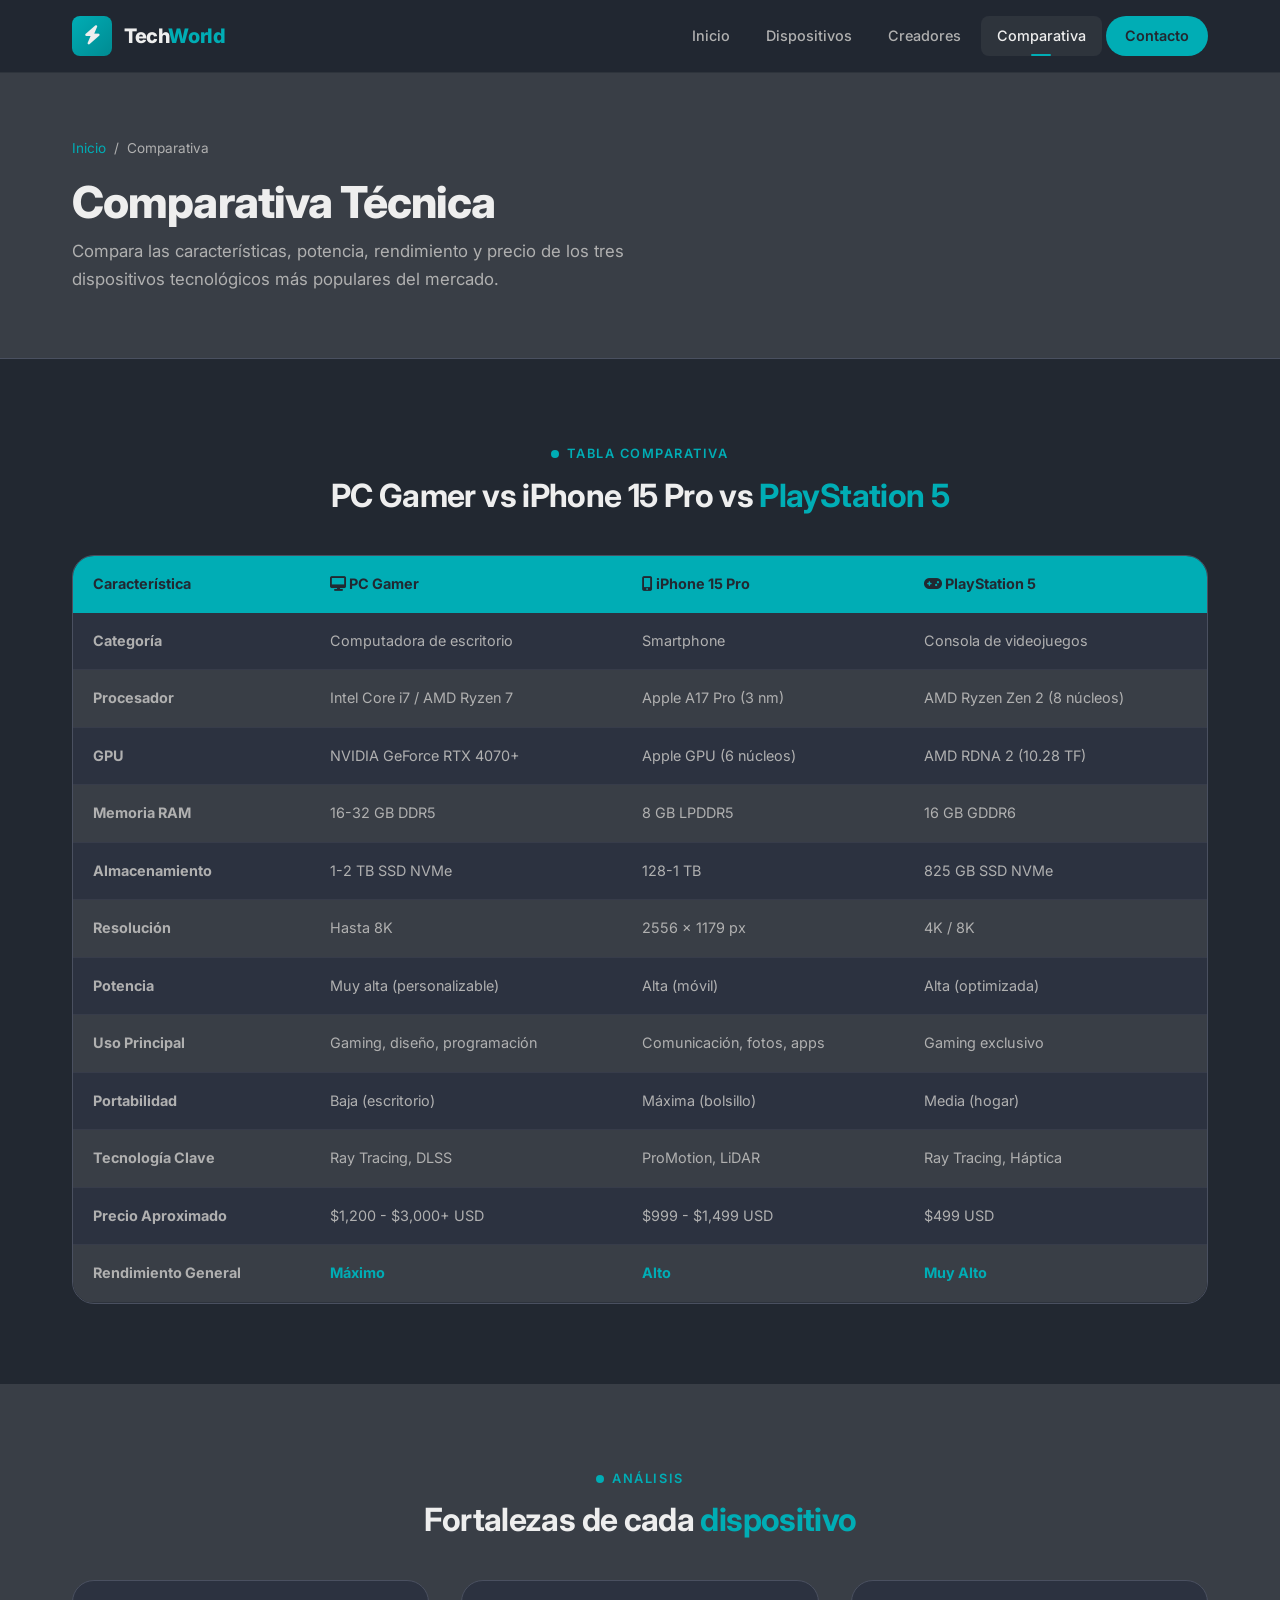
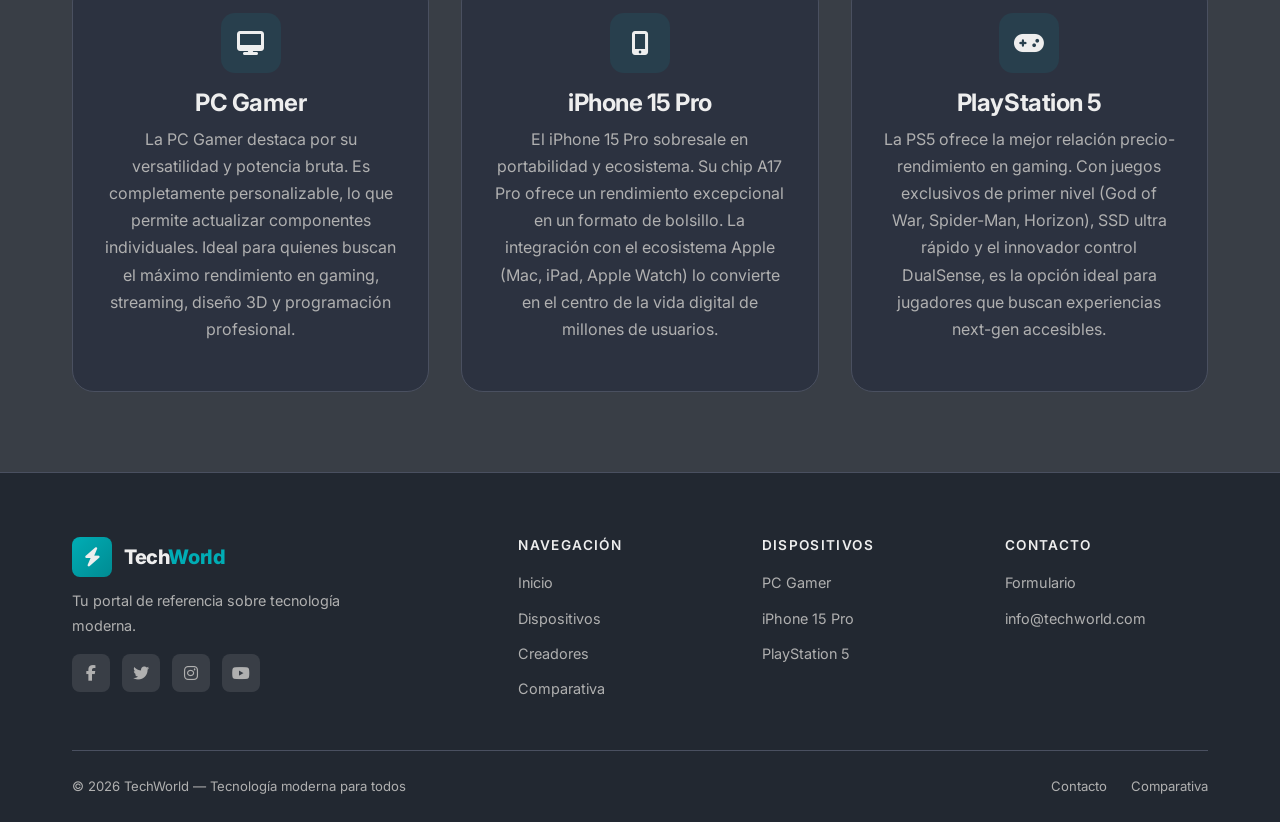
==== pages/caracteristicas.html @ ba3e6de5 "feat: create TechWorld technology website Complete transformation from municipal government site to " ====
<!DOCTYPE html>
<html lang="es">
<head>
  <meta charset="UTF-8">
  <meta name="viewport" content="width=device-width, initial-scale=1.0">
  <title>Comparativa Técnica — PC Gamer vs iPhone 15 Pro vs PlayStation 5 | TechWorld</title>
  <meta name="description" content="Comparación técnica detallada entre PC Gamer, iPhone 15 Pro y PlayStation 5: potencia, rendimiento, precio, tecnología y uso principal.">
  <meta name="keywords" content="comparativa técnica, PC Gamer vs PS5, iPhone 15 Pro especificaciones, hardware comparación, rendimiento dispositivos, tecnología moderna">
  <meta name="author" content="TechWorld">
  <meta name="robots" content="index, follow">
  <meta name="theme-color" content="#00ADB5">

  <meta property="og:title" content="Comparativa Técnica — TechWorld">
  <meta property="og:description" content="Compara PC Gamer, iPhone 15 Pro y PlayStation 5: potencia, rendimiento y precio.">
  <meta property="og:type" content="website">

  <link rel="preconnect" href="https://fonts.googleapis.com">
  <link rel="preconnect" href="https://fonts.gstatic.com" crossorigin>
  <link href="https://fonts.googleapis.com/css2?family=Inter:wght@300;400;500;600;700;800&display=swap" rel="stylesheet">
  <link rel="stylesheet" href="https://cdnjs.cloudflare.com/ajax/libs/font-awesome/6.5.1/css/all.min.css" crossorigin="anonymous" referrerpolicy="no-referrer">
  <link rel="stylesheet" href="../css/styles.css">
</head>
<body>

<!-- HEADER -->
<header class="header" role="navigation">
  <div class="container">
    <div class="header-inner">
      <a href="../index.html" class="logo" aria-label="TechWorld - Inicio">
        <div class="logo-icon"><i class="fas fa-bolt"></i></div>
        <div class="logo-text">Tech<span>World</span></div>
      </a>
      <nav class="nav-desktop" aria-label="Navegación principal">
        <a href="../index.html" class="nav-link">Inicio</a>
        <a href="dispositivos.html" class="nav-link">Dispositivos</a>
        <a href="creadores.html" class="nav-link">Creadores</a>
        <a href="caracteristicas.html" class="nav-link active">Comparativa</a>
        <a href="contacto.html" class="nav-link nav-cta">Contacto</a>
      </nav>
      <button class="hamburger" id="hamburger" aria-label="Abrir menú" aria-expanded="false">
        <span></span><span></span><span></span>
      </button>
    </div>
  </div>
</header>

<!-- MOBILE MENU -->
<div class="mobile-overlay" id="mobileOverlay"></div>
<nav class="mobile-menu" id="mobileMenu" aria-label="Menú móvil">
  <div class="mobile-menu-header">
    <a href="../index.html" class="logo">
      <div class="logo-icon"><i class="fas fa-bolt"></i></div>
      <div class="logo-text">Tech<span>World</span></div>
    </a>
    <button class="mobile-close" id="mobileClose" aria-label="Cerrar menú">&times;</button>
  </div>
  <div class="mobile-links">
    <a href="../index.html"><div class="m-ico"><i class="fas fa-home"></i></div>Inicio</a>
    <a href="dispositivos.html"><div class="m-ico"><i class="fas fa-laptop"></i></div>Dispositivos</a>
    <a href="creadores.html"><div class="m-ico"><i class="fas fa-building"></i></div>Creadores</a>
    <a href="caracteristicas.html" class="active"><div class="m-ico"><i class="fas fa-chart-bar"></i></div>Comparativa</a>
    <a href="contacto.html"><div class="m-ico"><i class="fas fa-envelope"></i></div>Contacto</a>
  </div>
</nav>

<main>
  <!-- PAGE HERO -->
  <section class="page-hero" aria-labelledby="page-title">
    <div class="container">
      <nav class="breadcrumb" aria-label="Ruta de navegación">
        <a href="../index.html">Inicio</a> <span>/</span> <span>Comparativa</span>
      </nav>
      <h1 id="page-title">Comparativa Técnica</h1>
      <p>Compara las características, potencia, rendimiento y precio de los tres dispositivos tecnológicos más populares del mercado.</p>
    </div>
  </section>

  <!-- COMPARISON TABLE -->
  <section class="section" aria-labelledby="table-title">
    <div class="container">
      <div class="section-header" style="text-align:center; margin-bottom:2.5rem">
        <div class="section-eyebrow" style="justify-content:center"><div class="section-eyebrow-dot"></div> Tabla Comparativa</div>
        <h2 id="table-title" class="section-title reveal">PC Gamer vs iPhone 15 Pro vs <span class="em">PlayStation 5</span></h2>
      </div>

      <div class="comparison-table-wrapper reveal">
        <table class="comparison-table" aria-label="Comparativa técnica de dispositivos">
          <thead>
            <tr>
              <th scope="col">Característica</th>
              <th scope="col"><i class="fas fa-desktop"></i> PC Gamer</th>
              <th scope="col"><i class="fas fa-mobile-alt"></i> iPhone 15 Pro</th>
              <th scope="col"><i class="fas fa-gamepad"></i> PlayStation 5</th>
            </tr>
          </thead>
          <tbody>
            <tr>
              <td><strong>Categoría</strong></td>
              <td>Computadora de escritorio</td>
              <td>Smartphone</td>
              <td>Consola de videojuegos</td>
            </tr>
            <tr>
              <td><strong>Procesador</strong></td>
              <td>Intel Core i7 / AMD Ryzen 7</td>
              <td>Apple A17 Pro (3 nm)</td>
              <td>AMD Ryzen Zen 2 (8 núcleos)</td>
            </tr>
            <tr>
              <td><strong>GPU</strong></td>
              <td>NVIDIA GeForce RTX 4070+</td>
              <td>Apple GPU (6 núcleos)</td>
              <td>AMD RDNA 2 (10.28 TF)</td>
            </tr>
            <tr>
              <td><strong>Memoria RAM</strong></td>
              <td>16-32 GB DDR5</td>
              <td>8 GB LPDDR5</td>
              <td>16 GB GDDR6</td>
            </tr>
            <tr>
              <td><strong>Almacenamiento</strong></td>
              <td>1-2 TB SSD NVMe</td>
              <td>128-1 TB</td>
              <td>825 GB SSD NVMe</td>
            </tr>
            <tr>
              <td><strong>Resolución</strong></td>
              <td>Hasta 8K</td>
              <td>2556 x 1179 px</td>
              <td>4K / 8K</td>
            </tr>
            <tr>
              <td><strong>Potencia</strong></td>
              <td>Muy alta (personalizable)</td>
              <td>Alta (móvil)</td>
              <td>Alta (optimizada)</td>
            </tr>
            <tr>
              <td><strong>Uso Principal</strong></td>
              <td>Gaming, diseño, programación</td>
              <td>Comunicación, fotos, apps</td>
              <td>Gaming exclusivo</td>
            </tr>
            <tr>
              <td><strong>Portabilidad</strong></td>
              <td>Baja (escritorio)</td>
              <td>Máxima (bolsillo)</td>
              <td>Media (hogar)</td>
            </tr>
            <tr>
              <td><strong>Tecnología Clave</strong></td>
              <td>Ray Tracing, DLSS</td>
              <td>ProMotion, LiDAR</td>
              <td>Ray Tracing, Háptica</td>
            </tr>
            <tr>
              <td><strong>Precio Aproximado</strong></td>
              <td>$1,200 - $3,000+ USD</td>
              <td>$999 - $1,499 USD</td>
              <td>$499 USD</td>
            </tr>
            <tr>
              <td><strong>Rendimiento General</strong></td>
              <td style="color:#00ADB5;font-weight:700">Máximo</td>
              <td style="color:#00ADB5;font-weight:700">Alto</td>
              <td style="color:#00ADB5;font-weight:700">Muy Alto</td>
            </tr>
          </tbody>
        </table>
      </div>
    </div>
  </section>

  <!-- ANALYSIS CARDS -->
  <section class="section section-alt" aria-labelledby="analysis-title">
    <div class="container">
      <div class="section-header" style="text-align:center; margin-bottom:2.5rem">
        <div class="section-eyebrow" style="justify-content:center"><div class="section-eyebrow-dot"></div> Análisis</div>
        <h2 id="analysis-title" class="section-title reveal">Fortalezas de cada <span class="em">dispositivo</span></h2>
      </div>

      <div class="devices-grid">
        <article class="creator-card reveal reveal-delay-1">
          <div class="creator-icon"><i class="fas fa-desktop"></i></div>
          <h3>PC Gamer</h3>
          <p>La PC Gamer destaca por su versatilidad y potencia bruta. Es completamente personalizable, lo que permite actualizar componentes individuales. Ideal para quienes buscan el máximo rendimiento en gaming, streaming, diseño 3D y programación profesional.</p>
        </article>
        <article class="creator-card reveal reveal-delay-2">
          <div class="creator-icon"><i class="fas fa-mobile-alt"></i></div>
          <h3>iPhone 15 Pro</h3>
          <p>El iPhone 15 Pro sobresale en portabilidad y ecosistema. Su chip A17 Pro ofrece un rendimiento excepcional en un formato de bolsillo. La integración con el ecosistema Apple (Mac, iPad, Apple Watch) lo convierte en el centro de la vida digital de millones de usuarios.</p>
        </article>
        <article class="creator-card reveal reveal-delay-3">
          <div class="creator-icon"><i class="fas fa-gamepad"></i></div>
          <h3>PlayStation 5</h3>
          <p>La PS5 ofrece la mejor relación precio-rendimiento en gaming. Con juegos exclusivos de primer nivel (God of War, Spider-Man, Horizon), SSD ultra rápido y el innovador control DualSense, es la opción ideal para jugadores que buscan experiencias next-gen accesibles.</p>
        </article>
      </div>
    </div>
  </section>
</main>

<!-- FOOTER -->
<footer class="footer" role="contentinfo">
  <div class="container">
    <div class="footer-grid">
      <div class="footer-brand">
        <a href="../index.html" class="logo">
          <div class="logo-icon"><i class="fas fa-bolt"></i></div>
          <div class="logo-text">Tech<span>World</span></div>
        </a>
        <p>Tu portal de referencia sobre tecnología moderna.</p>
        <div class="social-links">
          <a href="#" class="social-link" aria-label="Facebook"><i class="fab fa-facebook-f"></i></a>
          <a href="#" class="social-link" aria-label="Twitter"><i class="fab fa-twitter"></i></a>
          <a href="#" class="social-link" aria-label="Instagram"><i class="fab fa-instagram"></i></a>
          <a href="#" class="social-link" aria-label="YouTube"><i class="fab fa-youtube"></i></a>
        </div>
      </div>
      <div>
        <h5>Navegación</h5>
        <ul class="f-links">
          <li><a href="../index.html">Inicio</a></li>
          <li><a href="dispositivos.html">Dispositivos</a></li>
          <li><a href="creadores.html">Creadores</a></li>
          <li><a href="caracteristicas.html">Comparativa</a></li>
        </ul>
      </div>
      <div>
        <h5>Dispositivos</h5>
        <ul class="f-links">
          <li><a href="dispositivos.html">PC Gamer</a></li>
          <li><a href="dispositivos.html">iPhone 15 Pro</a></li>
          <li><a href="dispositivos.html">PlayStation 5</a></li>
        </ul>
      </div>
      <div>
        <h5>Contacto</h5>
        <ul class="f-links">
          <li><a href="contacto.html">Formulario</a></li>
          <li><a href="mailto:info@techworld.com">info@techworld.com</a></li>
        </ul>
      </div>
    </div>
  </div>
  <div class="container">
    <div class="footer-bottom">
      <span>&copy; <span class="currentYear"></span> TechWorld &mdash; Tecnología moderna para todos</span>
      <div class="footer-bottom-links">
        <a href="contacto.html">Contacto</a>
        <a href="caracteristicas.html">Comparativa</a>
      </div>
    </div>
  </div>
</footer>

<button class="scroll-top" id="scrollTop" aria-label="Volver arriba"><i class="fas fa-arrow-up"></i></button>
<script src="../js/main.js"></script>
</body>
</html>
---- css/styles.css ----
/* ═══════════════════════════════════════════════════════
   TECHWORLD - DESIGN SYSTEM
   Modern Technology Theme
   ═══════════════════════════════════════════════════════ */

:root {
  --bg-primary:   #222831;
  --bg-section:   #393E46;
  --accent:       #00ADB5;
  --text-primary: #EEEEEE;
  --text-muted:   #b0b0b0;
  --accent-dark:  #008b92;
  --accent-light: #33c4cc;
  --card-bg:      #2c3240;
  --border-color: #4a5060;

  --font-head: 'Inter', 'Segoe UI', sans-serif;
  --font-body: 'Inter', 'Segoe UI', sans-serif;

  --r-sm:   8px;
  --r-md:   14px;
  --r-lg:   22px;
  --r-xl:   32px;
  --r-full: 9999px;

  --sh-sm: 0 2px 12px rgba(0,0,0,.2);
  --sh-md: 0 6px 28px rgba(0,0,0,.25);
  --sh-lg: 0 16px 56px rgba(0,0,0,.3);

  --header-height: 72px;
  --container-width: 1200px;
  --transition: all .3s cubic-bezier(.4,0,.2,1);
}

/* ─── BASE RESET ─── */
*, *::before, *::after {
  box-sizing: border-box;
  margin: 0;
  padding: 0;
}

html {
  scroll-behavior: smooth;
  font-size: 16px;
}

body {
  font-family: var(--font-body);
  background: var(--bg-primary);
  color: var(--text-primary);
  overflow-x: hidden;
  -webkit-font-smoothing: antialiased;
  line-height: 1.7;
}

/* ─── TYPOGRAPHY ─── */
h1, h2, h3, h4, h5, h6 {
  font-family: var(--font-head);
  font-weight: 700;
  line-height: 1.2;
  letter-spacing: -0.02em;
  color: var(--text-primary);
}

h1 { font-size: 2.75rem; font-weight: 800; }
h2 { font-size: 2rem; font-weight: 700; }
h3 { font-size: 1.5rem; }
h4 { font-size: 1.25rem; }
h5 { font-size: 1rem; font-weight: 600; }

p {
  color: var(--text-muted);
  margin-bottom: 1rem;
}

a {
  color: var(--accent);
  text-decoration: none;
  transition: var(--transition);
}

a:hover {
  color: var(--accent-light);
}

a:focus-visible {
  outline: 2px solid var(--accent);
  outline-offset: 2px;
}

img {
  max-width: 100%;
  height: auto;
  display: block;
}

ul, ol { list-style: none; }

::selection {
  background: var(--accent);
  color: var(--bg-primary);
}

/* ─── UTILITIES ─── */
.container {
  max-width: var(--container-width);
  margin: 0 auto;
  padding: 0 2rem;
}

.sr-only {
  position: absolute;
  width: 1px;
  height: 1px;
  padding: 0;
  margin: -1px;
  overflow: hidden;
  clip: rect(0,0,0,0);
  white-space: nowrap;
  border: 0;
}

.section-eyebrow {
  display: inline-flex;
  align-items: center;
  gap: .5rem;
  font-size: .8rem;
  font-weight: 600;
  text-transform: uppercase;
  letter-spacing: .12em;
  color: var(--accent);
  margin-bottom: .75rem;
}

.section-eyebrow-dot {
  width: 8px;
  height: 8px;
  border-radius: 50%;
  background: var(--accent);
}

.section-title {
  margin-bottom: 1rem;
}

.section-sub {
  max-width: 600px;
  color: var(--text-muted);
  font-size: 1.05rem;
}

.em {
  color: var(--accent);
}

/* ─── BUTTONS ─── */
.btn {
  display: inline-flex;
  align-items: center;
  justify-content: center;
  gap: .5rem;
  padding: .8rem 1.8rem;
  font-family: var(--font-body);
  font-weight: 600;
  font-size: .9rem;
  border-radius: var(--r-full);
  cursor: pointer;
  transition: var(--transition);
  border: none;
  text-decoration: none;
}

.btn-primary {
  background: var(--accent);
  color: var(--bg-primary);
  box-shadow: 0 2px 14px rgba(0,173,181,.3);
}

.btn-primary:hover {
  background: var(--accent-light);
  color: var(--bg-primary);
  transform: translateY(-2px);
  box-shadow: 0 6px 24px rgba(0,173,181,.4);
}

.btn-outline {
  background: transparent;
  border: 2px solid var(--accent);
  color: var(--accent);
}

.btn-outline:hover {
  background: var(--accent);
  color: var(--bg-primary);
}

/* ─── TOP BAR ─── */
.topbar {
  background: rgba(34,40,49,.95);
  border-bottom: 1px solid rgba(255,255,255,.06);
  padding: .5rem 0;
  font-size: .75rem;
  font-weight: 500;
  color: var(--text-muted);
}

.topbar-inner {
  display: flex;
  justify-content: space-between;
  align-items: center;
  flex-wrap: wrap;
  gap: .75rem;
}

.topbar-left, .topbar-right {
  display: flex;
  gap: 1.5rem;
  align-items: center;
}

.topbar a {
  color: var(--text-muted);
  transition: color .2s;
}

.topbar a:hover {
  color: var(--accent);
}

.topbar-divider {
  width: 1px;
  height: 14px;
  background: rgba(255,255,255,.1);
}

/* ─── HEADER ─── */
.header {
  position: sticky;
  top: 0;
  width: 100%;
  z-index: 200;
  background: rgba(34,40,49,.96);
  backdrop-filter: blur(12px);
  -webkit-backdrop-filter: blur(12px);
  border-bottom: 1px solid rgba(255,255,255,.06);
  transition: var(--transition);
}

.header.is-scrolled {
  box-shadow: 0 4px 20px rgba(0,0,0,.3);
}

.header-inner {
  display: flex;
  align-items: center;
  justify-content: space-between;
  height: var(--header-height);
}

.logo {
  display: flex;
  align-items: center;
  gap: .75rem;
  color: var(--text-primary);
  text-decoration: none;
}

.logo:hover { color: var(--accent); }

.logo-icon {
  width: 40px;
  height: 40px;
  background: linear-gradient(135deg, var(--accent), var(--accent-dark));
  border-radius: var(--r-sm);
  display: flex;
  align-items: center;
  justify-content: center;
  font-size: 1.2rem;
}

.logo-text {
  font-size: 1.25rem;
  font-weight: 800;
  letter-spacing: -0.02em;
}

.logo-text span { color: var(--accent); }

/* ─── NAVIGATION ─── */
.nav-desktop {
  display: flex;
  align-items: center;
  gap: .25rem;
}

.nav-link {
  padding: .5rem 1rem;
  font-size: .9rem;
  font-weight: 500;
  color: var(--text-muted);
  border-radius: var(--r-sm);
  transition: var(--transition);
  position: relative;
}

.nav-link:hover,
.nav-link.active {
  color: var(--text-primary);
  background: rgba(255,255,255,.06);
}

.nav-link.active::after {
  content: '';
  position: absolute;
  bottom: 0;
  left: 50%;
  transform: translateX(-50%);
  width: 20px;
  height: 2px;
  background: var(--accent);
  border-radius: 2px;
}

.nav-cta {
  background: var(--accent);
  color: var(--bg-primary);
  font-weight: 600;
  padding: .5rem 1.2rem;
  border-radius: var(--r-full);
}

.nav-cta:hover {
  background: var(--accent-light);
  color: var(--bg-primary);
  transform: translateY(-1px);
}

/* ─── HAMBURGER ─── */
.hamburger {
  display: none;
  flex-direction: column;
  gap: 5px;
  background: none;
  border: none;
  cursor: pointer;
  padding: 8px;
}

.hamburger span {
  width: 24px;
  height: 2px;
  background: var(--text-primary);
  border-radius: 2px;
  transition: var(--transition);
}

/* ─── MOBILE MENU ─── */
.mobile-menu {
  position: fixed;
  top: 0;
  right: -100%;
  width: 300px;
  height: 100vh;
  background: var(--bg-primary);
  z-index: 300;
  transition: right .35s cubic-bezier(.4,0,.2,1);
  border-left: 1px solid var(--border-color);
  overflow-y: auto;
}

.mobile-menu.open { right: 0; }

.mobile-overlay {
  position: fixed;
  inset: 0;
  background: rgba(0,0,0,.6);
  z-index: 299;
  opacity: 0;
  pointer-events: none;
  transition: opacity .3s;
}

.mobile-overlay.open {
  opacity: 1;
  pointer-events: auto;
}

.mobile-menu-header {
  display: flex;
  align-items: center;
  justify-content: space-between;
  padding: 1.25rem 1.5rem;
  border-bottom: 1px solid var(--border-color);
}

.mobile-close {
  background: none;
  border: none;
  color: var(--text-primary);
  font-size: 1.5rem;
  cursor: pointer;
  padding: .25rem;
}

.mobile-links {
  padding: 1rem;
  display: flex;
  flex-direction: column;
  gap: .25rem;
}

.mobile-links a {
  display: flex;
  align-items: center;
  gap: .75rem;
  padding: .8rem 1rem;
  color: var(--text-muted);
  border-radius: var(--r-sm);
  font-weight: 500;
  transition: var(--transition);
}

.mobile-links a:hover,
.mobile-links a.active {
  background: rgba(0,173,181,.1);
  color: var(--accent);
}

.mobile-links .m-ico {
  width: 36px;
  height: 36px;
  display: flex;
  align-items: center;
  justify-content: center;
  border-radius: var(--r-sm);
  background: var(--bg-section);
  font-size: 1rem;
}

/* ─── HERO ─── */
.hero {
  position: relative;
  padding: 5rem 0 4rem;
  overflow: hidden;
  min-height: 80vh;
  display: flex;
  align-items: center;
}

.hero-bg {
  position: absolute;
  inset: 0;
  background: radial-gradient(ellipse at 70% 30%, rgba(0,173,181,.12) 0%, transparent 60%),
              radial-gradient(ellipse at 20% 80%, rgba(0,173,181,.06) 0%, transparent 50%);
  pointer-events: none;
}

.hero-grid-pattern {
  position: absolute;
  inset: 0;
  background-image:
    linear-gradient(rgba(255,255,255,.02) 1px, transparent 1px),
    linear-gradient(90deg, rgba(255,255,255,.02) 1px, transparent 1px);
  background-size: 60px 60px;
  pointer-events: none;
}

.hero-inner {
  display: grid;
  grid-template-columns: 1fr 1fr;
  gap: 3rem;
  align-items: center;
}

.hero-label {
  display: inline-flex;
  align-items: center;
  gap: .5rem;
  padding: .4rem 1rem .4rem .5rem;
  background: rgba(0,173,181,.12);
  border: 1px solid rgba(0,173,181,.25);
  border-radius: var(--r-full);
  font-size: .8rem;
  font-weight: 600;
  color: var(--accent);
  margin-bottom: 1.5rem;
}

.hero-label-dot {
  width: 8px;
  height: 8px;
  background: var(--accent);
  border-radius: 50%;
  animation: pulse-dot 2s infinite;
}

@keyframes pulse-dot {
  0%, 100% { opacity: 1; }
  50% { opacity: .4; }
}

.hero-heading {
  font-size: clamp(2.2rem, 5vw, 3.5rem);
  font-weight: 800;
  line-height: 1.1;
  margin-bottom: 1.25rem;
}

.hero-heading .highlight { color: var(--accent); }
.hero-heading .accent { color: var(--text-muted); font-weight: 400; font-size: .6em; }

.hero-desc {
  font-size: 1.1rem;
  color: var(--text-muted);
  max-width: 500px;
  margin-bottom: 2rem;
  line-height: 1.7;
}

.hero-btns {
  display: flex;
  gap: 1rem;
  flex-wrap: wrap;
  margin-bottom: 2.5rem;
}

.hero-stats-row {
  display: flex;
  gap: 2rem;
  flex-wrap: wrap;
}

.hstat {
  display: flex;
  flex-direction: column;
}

.hstat-num {
  font-size: 1.5rem;
  font-weight: 800;
  color: var(--accent);
}

.hstat-lbl {
  font-size: .75rem;
  color: var(--text-muted);
  text-transform: uppercase;
  letter-spacing: .08em;
}

/* Hero 3D canvas */
.hero-3d {
  position: relative;
  width: 100%;
  height: 400px;
  border-radius: var(--r-lg);
  overflow: hidden;
}

.hero-3d canvas {
  width: 100% !important;
  height: 100% !important;
  display: block;
}

/* ─── SECTIONS ─── */
.section {
  padding: 5rem 0;
}

.section-alt {
  background: var(--bg-section);
}

.section-header {
  text-align: center;
  margin-bottom: 3rem;
}

.section-header-row {
  display: flex;
  justify-content: space-between;
  align-items: flex-end;
  margin-bottom: 2.5rem;
  flex-wrap: wrap;
  gap: 1rem;
}

.see-all {
  font-weight: 600;
  font-size: .9rem;
  color: var(--accent);
}

/* ─── DEVICE CARDS ─── */
.devices-grid {
  display: grid;
  grid-template-columns: repeat(3, 1fr);
  gap: 2rem;
}

.device-card {
  background: var(--card-bg);
  border-radius: var(--r-lg);
  overflow: hidden;
  border: 1px solid var(--border-color);
  transition: var(--transition);
  text-decoration: none;
  color: var(--text-primary);
}

.device-card:hover {
  transform: translateY(-6px);
  box-shadow: var(--sh-lg);
  border-color: var(--accent);
}

.device-card-img {
  width: 100%;
  height: 220px;
  object-fit: cover;
  background: var(--bg-section);
}

.device-card-body {
  padding: 1.5rem;
}

.device-card-tag {
  display: inline-block;
  padding: .25rem .75rem;
  background: rgba(0,173,181,.12);
  color: var(--accent);
  font-size: .75rem;
  font-weight: 600;
  border-radius: var(--r-full);
  margin-bottom: .75rem;
  text-transform: uppercase;
  letter-spacing: .05em;
}

.device-card h3 {
  font-size: 1.25rem;
  margin-bottom: .5rem;
}

.device-card p {
  font-size: .9rem;
  color: var(--text-muted);
  margin-bottom: 1rem;
}

.device-card-specs {
  display: flex;
  flex-direction: column;
  gap: .4rem;
}

.spec-row {
  display: flex;
  justify-content: space-between;
  font-size: .82rem;
  padding: .35rem 0;
  border-bottom: 1px solid rgba(255,255,255,.05);
}

.spec-row:last-child { border-bottom: none; }
.spec-label { color: var(--text-muted); }
.spec-value { color: var(--accent); font-weight: 600; }

.device-card-link {
  display: inline-flex;
  align-items: center;
  gap: .4rem;
  margin-top: 1rem;
  font-weight: 600;
  font-size: .85rem;
  color: var(--accent);
}

/* ─── CREATORS SECTION ─── */
.creators-grid {
  display: grid;
  grid-template-columns: repeat(auto-fit, minmax(280px, 1fr));
  gap: 2rem;
}

.creator-card {
  background: var(--card-bg);
  border: 1px solid var(--border-color);
  border-radius: var(--r-lg);
  padding: 2rem;
  text-align: center;
  transition: var(--transition);
}

.creator-card:hover {
  transform: translateY(-4px);
  box-shadow: var(--sh-md);
  border-color: var(--accent);
}

.creator-icon {
  width: 60px;
  height: 60px;
  margin: 0 auto 1rem;
  border-radius: var(--r-md);
  background: rgba(0,173,181,.1);
  display: flex;
  align-items: center;
  justify-content: center;
  font-size: 1.5rem;
}

.creator-card h3 {
  margin-bottom: .5rem;
}

.creator-card .meta {
  font-size: .85rem;
  color: var(--text-muted);
  margin-bottom: 1rem;
}

/* ─── COMPARISON TABLE ─── */
.comparison-table-wrapper {
  overflow-x: auto;
  border-radius: var(--r-lg);
  border: 1px solid var(--border-color);
}

.comparison-table {
  width: 100%;
  border-collapse: collapse;
  min-width: 600px;
}

.comparison-table thead {
  background: var(--accent);
}

.comparison-table th {
  padding: 1rem 1.25rem;
  text-align: left;
  font-weight: 700;
  font-size: .9rem;
  color: var(--bg-primary);
  white-space: nowrap;
}

.comparison-table td {
  padding: 1rem 1.25rem;
  font-size: .9rem;
  border-bottom: 1px solid rgba(255,255,255,.05);
  color: var(--text-muted);
}

.comparison-table tbody tr {
  background: var(--card-bg);
  transition: background .2s;
}

.comparison-table tbody tr:hover {
  background: rgba(0,173,181,.08);
}

.comparison-table tbody tr:nth-child(even) {
  background: var(--bg-section);
}

.comparison-table tbody tr:nth-child(even):hover {
  background: rgba(0,173,181,.08);
}

/* ─── CONTACT FORM ─── */
.contact-grid {
  display: grid;
  grid-template-columns: 1fr 1fr;
  gap: 3rem;
  align-items: start;
}

.form-group {
  margin-bottom: 1.5rem;
}

.form-label {
  display: block;
  margin-bottom: .5rem;
  font-weight: 600;
  font-size: .9rem;
  color: var(--text-primary);
}

.form-input,
.form-textarea {
  width: 100%;
  padding: .8rem 1rem;
  background: var(--bg-section);
  border: 1px solid var(--border-color);
  border-radius: var(--r-sm);
  color: var(--text-primary);
  font-family: var(--font-body);
  font-size: .95rem;
  transition: var(--transition);
}

.form-input:focus,
.form-textarea:focus {
  outline: none;
  border-color: var(--accent);
  box-shadow: 0 0 0 3px rgba(0,173,181,.15);
}

.form-textarea {
  min-height: 150px;
  resize: vertical;
}

.form-input::placeholder,
.form-textarea::placeholder {
  color: var(--text-muted);
  opacity: .5;
}

.contact-info-card {
  background: var(--card-bg);
  border: 1px solid var(--border-color);
  border-radius: var(--r-lg);
  padding: 2rem;
}

.contact-info-item {
  display: flex;
  gap: 1rem;
  align-items: flex-start;
  padding: 1rem 0;
  border-bottom: 1px solid rgba(255,255,255,.05);
}

.contact-info-item:last-child { border-bottom: none; }

.contact-info-icon {
  width: 44px;
  height: 44px;
  border-radius: var(--r-sm);
  background: rgba(0,173,181,.12);
  display: flex;
  align-items: center;
  justify-content: center;
  color: var(--accent);
  font-size: 1.1rem;
  flex-shrink: 0;
}

/* ─── HIGHLIGHTS STRIP ─── */
.highlights-strip {
  background: var(--accent);
  padding: 2rem 0;
}

.highlights-inner {
  display: flex;
  justify-content: space-around;
  flex-wrap: wrap;
  gap: 1.5rem;
}

.highlight-item {
  text-align: center;
}

.highlight-num {
  font-size: 2rem;
  font-weight: 800;
  color: var(--bg-primary);
}

.highlight-lbl {
  font-size: .8rem;
  color: rgba(34,40,49,.7);
  text-transform: uppercase;
  letter-spacing: .08em;
  font-weight: 600;
}

/* ─── NEWSLETTER ─── */
.newsletter-section {
  background: var(--bg-section);
  padding: 3rem 0;
  border-top: 1px solid var(--border-color);
}

.newsletter-inner {
  display: flex;
  justify-content: space-between;
  align-items: center;
  gap: 2rem;
  flex-wrap: wrap;
}

.newsletter-form {
  display: flex;
  gap: .5rem;
  flex: 1;
  max-width: 450px;
}

.newsletter-form input {
  flex: 1;
  padding: .75rem 1rem;
  background: var(--bg-primary);
  border: 1px solid var(--border-color);
  border-radius: var(--r-sm);
  color: var(--text-primary);
  font-size: .9rem;
}

.newsletter-form input:focus {
  outline: none;
  border-color: var(--accent);
}

/* ─── FOOTER ─── */
.footer {
  background: var(--bg-primary);
  border-top: 1px solid var(--border-color);
  padding: 4rem 0 0;
}

.footer-grid {
  display: grid;
  grid-template-columns: 2fr 1fr 1fr 1fr;
  gap: 2.5rem;
  padding-bottom: 3rem;
}

.footer-brand p {
  margin-top: .75rem;
  font-size: .9rem;
  max-width: 280px;
}

.footer h5 {
  margin-bottom: 1rem;
  color: var(--text-primary);
  font-size: .85rem;
  text-transform: uppercase;
  letter-spacing: .1em;
}

.f-links {
  display: flex;
  flex-direction: column;
  gap: .5rem;
}

.f-links a {
  color: var(--text-muted);
  font-size: .9rem;
  transition: var(--transition);
}

.f-links a:hover {
  color: var(--accent);
  padding-left: .25rem;
}

.social-links {
  display: flex;
  gap: .75rem;
  margin-top: 1rem;
}

.social-link {
  width: 38px;
  height: 38px;
  border-radius: var(--r-sm);
  background: var(--bg-section);
  display: flex;
  align-items: center;
  justify-content: center;
  color: var(--text-muted);
  font-size: 1rem;
  transition: var(--transition);
}

.social-link:hover {
  background: var(--accent);
  color: var(--bg-primary);
}

.footer-3d {
  position: relative;
  height: 120px;
  border-top: 1px solid var(--border-color);
  overflow: hidden;
}

.footer-3d canvas {
  width: 100% !important;
  height: 100% !important;
}

.footer-bottom {
  display: flex;
  justify-content: space-between;
  align-items: center;
  padding: 1.5rem 0;
  border-top: 1px solid var(--border-color);
  flex-wrap: wrap;
  gap: 1rem;
  font-size: .82rem;
  color: var(--text-muted);
}

.footer-bottom-links {
  display: flex;
  gap: 1.5rem;
}

.footer-bottom-links a {
  color: var(--text-muted);
  font-size: .82rem;
}

.footer-bottom-links a:hover {
  color: var(--accent);
}

/* ─── SCROLL TO TOP ─── */
.scroll-top {
  position: fixed;
  bottom: 2rem;
  right: 2rem;
  width: 44px;
  height: 44px;
  border-radius: 50%;
  background: var(--accent);
  color: var(--bg-primary);
  border: none;
  font-size: 1.2rem;
  cursor: pointer;
  display: flex;
  align-items: center;
  justify-content: center;
  opacity: 0;
  visibility: hidden;
  transform: translateY(10px);
  transition: var(--transition);
  z-index: 100;
  box-shadow: 0 4px 16px rgba(0,173,181,.3);
}

.scroll-top.show {
  opacity: 1;
  visibility: visible;
  transform: translateY(0);
}

.scroll-top:hover {
  background: var(--accent-light);
  transform: translateY(-2px);
}

/* ─── PAGE HERO (inner pages) ─── */
.page-hero {
  padding: 4rem 0 3rem;
  background: var(--bg-section);
  border-bottom: 1px solid var(--border-color);
}

.page-hero .breadcrumb {
  display: flex;
  gap: .5rem;
  font-size: .85rem;
  color: var(--text-muted);
  margin-bottom: 1rem;
}

.page-hero .breadcrumb a {
  color: var(--accent);
}

.page-hero h1 {
  margin-bottom: .5rem;
}

.page-hero p {
  max-width: 600px;
  font-size: 1.05rem;
}

/* ─── DEVICE DETAIL (dispositivos page) ─── */
.device-detail {
  display: grid;
  grid-template-columns: 1fr 1fr;
  gap: 3rem;
  align-items: start;
  padding: 3rem 0;
  border-bottom: 1px solid var(--border-color);
}

.device-detail:last-child { border-bottom: none; }

.device-detail-img {
  width: 100%;
  border-radius: var(--r-lg);
  border: 1px solid var(--border-color);
  background: var(--bg-section);
  aspect-ratio: 4/3;
  object-fit: cover;
}

.device-detail h2 {
  margin-bottom: .5rem;
}

.device-detail .company-badge {
  display: inline-flex;
  align-items: center;
  gap: .4rem;
  padding: .3rem .8rem;
  background: rgba(0,173,181,.1);
  border-radius: var(--r-full);
  font-size: .8rem;
  font-weight: 600;
  color: var(--accent);
  margin-bottom: 1rem;
}

.specs-grid {
  display: grid;
  grid-template-columns: 1fr 1fr;
  gap: .75rem;
  margin-top: 1.5rem;
}

.spec-card {
  background: var(--bg-section);
  border: 1px solid var(--border-color);
  border-radius: var(--r-sm);
  padding: .75rem 1rem;
}

.spec-card-label {
  font-size: .72rem;
  text-transform: uppercase;
  letter-spacing: .08em;
  color: var(--text-muted);
  margin-bottom: .25rem;
}

.spec-card-value {
  font-weight: 700;
  font-size: .95rem;
  color: var(--accent);
}

/* ─── CREATOR DETAIL (creadores page) ─── */
.creator-detail {
  background: var(--card-bg);
  border: 1px solid var(--border-color);
  border-radius: var(--r-lg);
  padding: 2.5rem;
  margin-bottom: 2rem;
}

.creator-detail-header {
  display: flex;
  align-items: center;
  gap: 1.5rem;
  margin-bottom: 1.5rem;
}

.creator-logo-circle {
  width: 70px;
  height: 70px;
  border-radius: 50%;
  background: rgba(0,173,181,.12);
  display: flex;
  align-items: center;
  justify-content: center;
  font-size: 2rem;
  flex-shrink: 0;
}

.creator-meta-tags {
  display: flex;
  gap: .5rem;
  flex-wrap: wrap;
  margin-top: .5rem;
}

.creator-meta-tag {
  padding: .2rem .6rem;
  background: var(--bg-section);
  border-radius: var(--r-full);
  font-size: .75rem;
  color: var(--text-muted);
}

/* ─── SCROLL REVEAL ─── */
.reveal {
  opacity: 0;
  transform: translateY(30px);
  transition: opacity .6s ease, transform .6s ease;
}

.reveal.visible {
  opacity: 1;
  transform: translateY(0);
}

.reveal-delay-1 { transition-delay: .1s; }
.reveal-delay-2 { transition-delay: .2s; }
.reveal-delay-3 { transition-delay: .3s; }
.reveal-delay-4 { transition-delay: .4s; }

/* ─── RESPONSIVE ─── */
@media (max-width: 1024px) {
  .hero-inner { grid-template-columns: 1fr; }
  .hero-3d { height: 300px; margin-top: 2rem; }
  .devices-grid { grid-template-columns: repeat(2, 1fr); }
  .footer-grid { grid-template-columns: repeat(2, 1fr); }
  .device-detail { grid-template-columns: 1fr; }
  .contact-grid { grid-template-columns: 1fr; }
}

@media (max-width: 768px) {
  .nav-desktop { display: none; }
  .hamburger { display: flex; }
  .topbar { display: none; }
  
  h1 { font-size: 2rem; }
  h2 { font-size: 1.5rem; }
  
  .hero {
    padding: 3rem 0 2rem;
    min-height: auto;
  }
  
  .hero-heading { font-size: 2rem; }
  .hero-stats-row { gap: 1.25rem; }
  .hero-3d { height: 250px; }
  
  .devices-grid { grid-template-columns: 1fr; }
  .creators-grid { grid-template-columns: 1fr; }
  
  .section { padding: 3rem 0; }
  
  .footer-grid { grid-template-columns: 1fr; }
  .footer-bottom { flex-direction: column; text-align: center; }
  .footer-bottom-links { justify-content: center; }
  
  .highlights-inner { flex-direction: column; gap: 1rem; }
  
  .newsletter-inner { flex-direction: column; text-align: center; }
  .newsletter-form { max-width: 100%; }
  
  .specs-grid { grid-template-columns: 1fr; }
}

@media (max-width: 480px) {
  .container { padding: 0 1rem; }
  .hero-heading { font-size: 1.6rem; }
  .hero-btns { flex-direction: column; }
  .hero-btns .btn { width: 100%; }
  .hero-stats-row { display: grid; grid-template-columns: 1fr 1fr; gap: 1rem; }
}

/* ─── ANIMATIONS ─── */
@keyframes fadeIn {
  from { opacity: 0; }
  to { opacity: 1; }
}

@keyframes slideUp {
  from { opacity: 0; transform: translateY(20px); }
  to { opacity: 1; transform: translateY(0); }
}

/* Scrollbar */
::-webkit-scrollbar { width: 8px; }
::-webkit-scrollbar-track { background: var(--bg-primary); }
::-webkit-scrollbar-thumb { background: var(--bg-section); border-radius: 4px; }
::-webkit-scrollbar-thumb:hover { background: var(--accent); }

/* ─── LAZY LOADING PLACEHOLDER ─── */
img[loading="lazy"] {
  background: var(--bg-section);
}
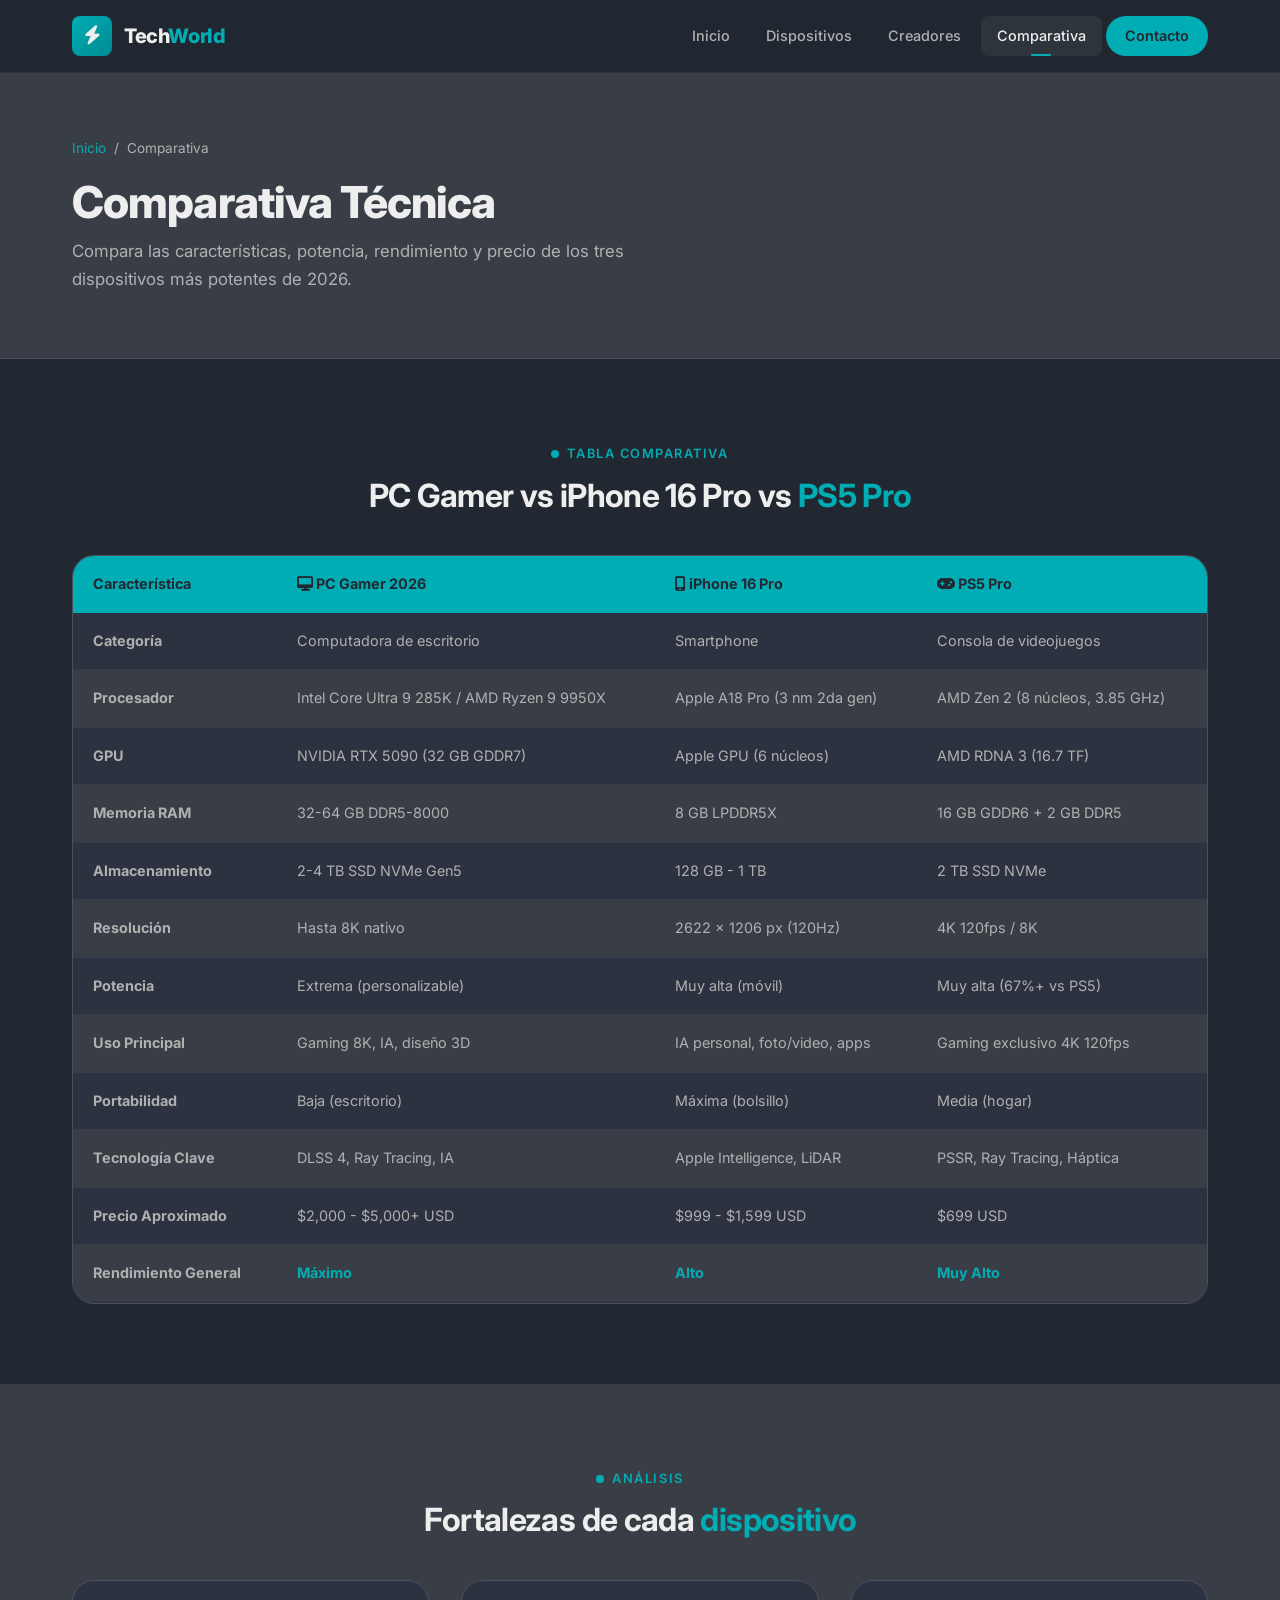
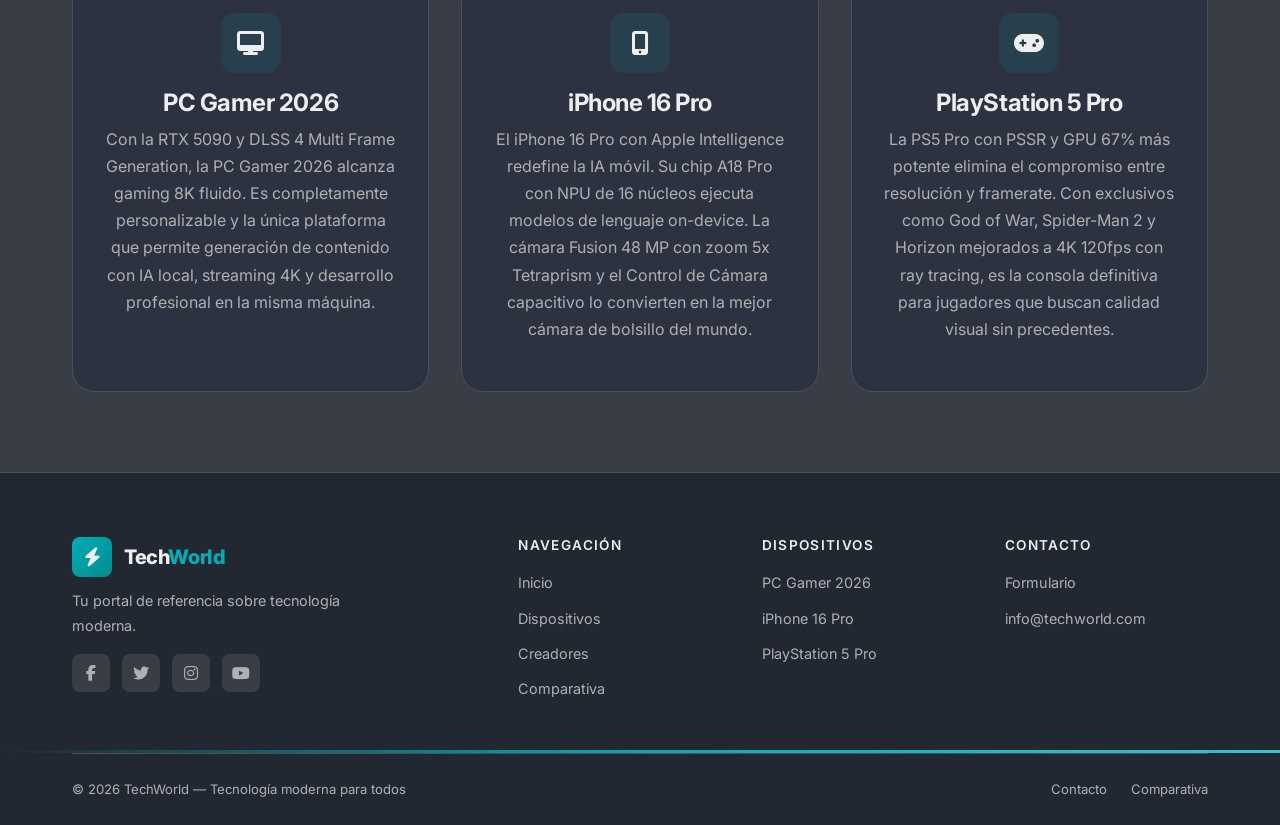
==== commit 41ffdf9a: "refactor: remove Three.js 3D, update devices to 2026, improve fluidity - Remove Three.js 3D animatio" ====
--- a/pages/caracteristicas.html
+++ b/pages/caracteristicas.html
@@ -3,15 +3,15 @@
 <head>
   <meta charset="UTF-8">
   <meta name="viewport" content="width=device-width, initial-scale=1.0">
-  <title>Comparativa Técnica — PC Gamer vs iPhone 15 Pro vs PlayStation 5 | TechWorld</title>
-  <meta name="description" content="Comparación técnica detallada entre PC Gamer, iPhone 15 Pro y PlayStation 5: potencia, rendimiento, precio, tecnología y uso principal.">
-  <meta name="keywords" content="comparativa técnica, PC Gamer vs PS5, iPhone 15 Pro especificaciones, hardware comparación, rendimiento dispositivos, tecnología moderna">
+  <title>Comparativa 2026 — PC Gamer RTX 5090 vs iPhone 16 Pro vs PS5 Pro | TechWorld</title>
+  <meta name="description" content="Comparación técnica 2026: PC Gamer RTX 5090 vs iPhone 16 Pro vs PlayStation 5 Pro. Potencia, rendimiento, precio y tecnología.">
+  <meta name="keywords" content="comparativa 2026, PC Gamer RTX 5090, iPhone 16 Pro vs PS5 Pro, hardware comparación, rendimiento dispositivos, tecnología moderna">
   <meta name="author" content="TechWorld">
   <meta name="robots" content="index, follow">
   <meta name="theme-color" content="#00ADB5">
 
   <meta property="og:title" content="Comparativa Técnica — TechWorld">
-  <meta property="og:description" content="Compara PC Gamer, iPhone 15 Pro y PlayStation 5: potencia, rendimiento y precio.">
+  <meta property="og:description" content="Compara PC Gamer RTX 5090, iPhone 16 Pro y PS5 Pro: potencia, rendimiento y precio.">
   <meta property="og:type" content="website">
 
   <link rel="preconnect" href="https://fonts.googleapis.com">
@@ -71,7 +71,7 @@
         <a href="../index.html">Inicio</a> <span>/</span> <span>Comparativa</span>
       </nav>
       <h1 id="page-title">Comparativa Técnica</h1>
-      <p>Compara las características, potencia, rendimiento y precio de los tres dispositivos tecnológicos más populares del mercado.</p>
+      <p>Compara las características, potencia, rendimiento y precio de los tres dispositivos más potentes de 2026.</p>
     </div>
   </section>
 
@@ -80,7 +80,7 @@
     <div class="container">
       <div class="section-header" style="text-align:center; margin-bottom:2.5rem">
         <div class="section-eyebrow" style="justify-content:center"><div class="section-eyebrow-dot"></div> Tabla Comparativa</div>
-        <h2 id="table-title" class="section-title reveal">PC Gamer vs iPhone 15 Pro vs <span class="em">PlayStation 5</span></h2>
+        <h2 id="table-title" class="section-title reveal">PC Gamer vs iPhone 16 Pro vs <span class="em">PS5 Pro</span></h2>
       </div>
 
       <div class="comparison-table-wrapper reveal">
@@ -88,9 +88,9 @@
           <thead>
             <tr>
               <th scope="col">Característica</th>
-              <th scope="col"><i class="fas fa-desktop"></i> PC Gamer</th>
-              <th scope="col"><i class="fas fa-mobile-alt"></i> iPhone 15 Pro</th>
-              <th scope="col"><i class="fas fa-gamepad"></i> PlayStation 5</th>
+              <th scope="col"><i class="fas fa-desktop"></i> PC Gamer 2026</th>
+              <th scope="col"><i class="fas fa-mobile-alt"></i> iPhone 16 Pro</th>
+              <th scope="col"><i class="fas fa-gamepad"></i> PS5 Pro</th>
             </tr>
           </thead>
           <tbody>
@@ -102,45 +102,45 @@
             </tr>
             <tr>
               <td><strong>Procesador</strong></td>
-              <td>Intel Core i7 / AMD Ryzen 7</td>
-              <td>Apple A17 Pro (3 nm)</td>
-              <td>AMD Ryzen Zen 2 (8 núcleos)</td>
+              <td>Intel Core Ultra 9 285K / AMD Ryzen 9 9950X</td>
+              <td>Apple A18 Pro (3 nm 2da gen)</td>
+              <td>AMD Zen 2 (8 núcleos, 3.85 GHz)</td>
             </tr>
             <tr>
               <td><strong>GPU</strong></td>
-              <td>NVIDIA GeForce RTX 4070+</td>
+              <td>NVIDIA RTX 5090 (32 GB GDDR7)</td>
               <td>Apple GPU (6 núcleos)</td>
-              <td>AMD RDNA 2 (10.28 TF)</td>
+              <td>AMD RDNA 3 (16.7 TF)</td>
             </tr>
             <tr>
               <td><strong>Memoria RAM</strong></td>
-              <td>16-32 GB DDR5</td>
-              <td>8 GB LPDDR5</td>
-              <td>16 GB GDDR6</td>
+              <td>32-64 GB DDR5-8000</td>
+              <td>8 GB LPDDR5X</td>
+              <td>16 GB GDDR6 + 2 GB DDR5</td>
             </tr>
             <tr>
               <td><strong>Almacenamiento</strong></td>
-              <td>1-2 TB SSD NVMe</td>
-              <td>128-1 TB</td>
-              <td>825 GB SSD NVMe</td>
+              <td>2-4 TB SSD NVMe Gen5</td>
+              <td>128 GB - 1 TB</td>
+              <td>2 TB SSD NVMe</td>
             </tr>
             <tr>
               <td><strong>Resolución</strong></td>
-              <td>Hasta 8K</td>
-              <td>2556 x 1179 px</td>
-              <td>4K / 8K</td>
+              <td>Hasta 8K nativo</td>
+              <td>2622 x 1206 px (120Hz)</td>
+              <td>4K 120fps / 8K</td>
             </tr>
             <tr>
               <td><strong>Potencia</strong></td>
-              <td>Muy alta (personalizable)</td>
-              <td>Alta (móvil)</td>
-              <td>Alta (optimizada)</td>
+              <td>Extrema (personalizable)</td>
+              <td>Muy alta (móvil)</td>
+              <td>Muy alta (67%+ vs PS5)</td>
             </tr>
             <tr>
               <td><strong>Uso Principal</strong></td>
-              <td>Gaming, diseño, programación</td>
-              <td>Comunicación, fotos, apps</td>
-              <td>Gaming exclusivo</td>
+              <td>Gaming 8K, IA, diseño 3D</td>
+              <td>IA personal, foto/video, apps</td>
+              <td>Gaming exclusivo 4K 120fps</td>
             </tr>
             <tr>
               <td><strong>Portabilidad</strong></td>
@@ -150,15 +150,15 @@
             </tr>
             <tr>
               <td><strong>Tecnología Clave</strong></td>
-              <td>Ray Tracing, DLSS</td>
-              <td>ProMotion, LiDAR</td>
-              <td>Ray Tracing, Háptica</td>
+              <td>DLSS 4, Ray Tracing, IA</td>
+              <td>Apple Intelligence, LiDAR</td>
+              <td>PSSR, Ray Tracing, Háptica</td>
             </tr>
             <tr>
               <td><strong>Precio Aproximado</strong></td>
-              <td>$1,200 - $3,000+ USD</td>
-              <td>$999 - $1,499 USD</td>
-              <td>$499 USD</td>
+              <td>$2,000 - $5,000+ USD</td>
+              <td>$999 - $1,599 USD</td>
+              <td>$699 USD</td>
             </tr>
             <tr>
               <td><strong>Rendimiento General</strong></td>
@@ -183,18 +183,18 @@
       <div class="devices-grid">
         <article class="creator-card reveal reveal-delay-1">
           <div class="creator-icon"><i class="fas fa-desktop"></i></div>
-          <h3>PC Gamer</h3>
-          <p>La PC Gamer destaca por su versatilidad y potencia bruta. Es completamente personalizable, lo que permite actualizar componentes individuales. Ideal para quienes buscan el máximo rendimiento en gaming, streaming, diseño 3D y programación profesional.</p>
+          <h3>PC Gamer 2026</h3>
+          <p>Con la RTX 5090 y DLSS 4 Multi Frame Generation, la PC Gamer 2026 alcanza gaming 8K fluido. Es completamente personalizable y la única plataforma que permite generación de contenido con IA local, streaming 4K y desarrollo profesional en la misma máquina.</p>
         </article>
         <article class="creator-card reveal reveal-delay-2">
           <div class="creator-icon"><i class="fas fa-mobile-alt"></i></div>
-          <h3>iPhone 15 Pro</h3>
-          <p>El iPhone 15 Pro sobresale en portabilidad y ecosistema. Su chip A17 Pro ofrece un rendimiento excepcional en un formato de bolsillo. La integración con el ecosistema Apple (Mac, iPad, Apple Watch) lo convierte en el centro de la vida digital de millones de usuarios.</p>
+          <h3>iPhone 16 Pro</h3>
+          <p>El iPhone 16 Pro con Apple Intelligence redefine la IA móvil. Su chip A18 Pro con NPU de 16 núcleos ejecuta modelos de lenguaje on-device. La cámara Fusion 48 MP con zoom 5x Tetraprism y el Control de Cámara capacitivo lo convierten en la mejor cámara de bolsillo del mundo.</p>
         </article>
         <article class="creator-card reveal reveal-delay-3">
           <div class="creator-icon"><i class="fas fa-gamepad"></i></div>
-          <h3>PlayStation 5</h3>
-          <p>La PS5 ofrece la mejor relación precio-rendimiento en gaming. Con juegos exclusivos de primer nivel (God of War, Spider-Man, Horizon), SSD ultra rápido y el innovador control DualSense, es la opción ideal para jugadores que buscan experiencias next-gen accesibles.</p>
+          <h3>PlayStation 5 Pro</h3>
+          <p>La PS5 Pro con PSSR y GPU 67% más potente elimina el compromiso entre resolución y framerate. Con exclusivos como God of War, Spider-Man 2 y Horizon mejorados a 4K 120fps con ray tracing, es la consola definitiva para jugadores que buscan calidad visual sin precedentes.</p>
         </article>
       </div>
     </div>
@@ -230,9 +230,9 @@
       <div>
         <h5>Dispositivos</h5>
         <ul class="f-links">
-          <li><a href="dispositivos.html">PC Gamer</a></li>
-          <li><a href="dispositivos.html">iPhone 15 Pro</a></li>
-          <li><a href="dispositivos.html">PlayStation 5</a></li>
+          <li><a href="dispositivos.html">PC Gamer 2026</a></li>
+          <li><a href="dispositivos.html">iPhone 16 Pro</a></li>
+          <li><a href="dispositivos.html">PlayStation 5 Pro</a></li>
         </ul>
       </div>
       <div>
@@ -244,6 +244,7 @@
       </div>
     </div>
   </div>
+  <div class="footer-gradient-bar" aria-hidden="true"></div>
   <div class="container">
     <div class="footer-bottom">
       <span>&copy; <span class="currentYear"></span> TechWorld &mdash; Tecnología moderna para todos</span>
--- a/css/styles.css
+++ b/css/styles.css
@@ -548,19 +548,105 @@
   letter-spacing: .08em;
 }
 
-/* Hero 3D canvas */
-.hero-3d {
+/* Hero Visual (CSS animated, replaces Three.js) */
+.hero-visual {
   position: relative;
   width: 100%;
   height: 400px;
-  border-radius: var(--r-lg);
-  overflow: hidden;
-}
-
-.hero-3d canvas {
-  width: 100% !important;
-  height: 100% !important;
-  display: block;
+  display: flex;
+  align-items: center;
+  justify-content: center;
+}
+
+.hero-glow-orb {
+  position: absolute;
+  width: 280px;
+  height: 280px;
+  border-radius: 50%;
+  background: radial-gradient(circle, rgba(0,173,181,.25) 0%, rgba(0,173,181,.05) 50%, transparent 70%);
+  animation: glow-pulse 4s ease-in-out infinite;
+  filter: blur(30px);
+}
+
+@keyframes glow-pulse {
+  0%, 100% { transform: scale(1); opacity: .6; }
+  50% { transform: scale(1.15); opacity: 1; }
+}
+
+.hero-floating-cards {
+  position: relative;
+  width: 100%;
+  height: 100%;
+}
+
+.hero-float-card {
+  position: absolute;
+  display: flex;
+  align-items: center;
+  gap: .75rem;
+  padding: 1rem 1.5rem;
+  background: rgba(44,50,64,.85);
+  backdrop-filter: blur(12px);
+  -webkit-backdrop-filter: blur(12px);
+  border: 1px solid rgba(0,173,181,.25);
+  border-radius: var(--r-md);
+  color: var(--text-primary);
+  font-weight: 600;
+  font-size: .95rem;
+  box-shadow: 0 8px 32px rgba(0,0,0,.3);
+  transition: transform .4s ease, box-shadow .4s ease;
+}
+
+.hero-float-card:hover {
+  transform: translateY(-4px) !important;
+  box-shadow: 0 12px 40px rgba(0,173,181,.2);
+}
+
+.hero-float-card i {
+  font-size: 1.5rem;
+  color: var(--accent);
+}
+
+.hero-float-1 {
+  top: 10%;
+  right: 10%;
+  animation: float-1 6s ease-in-out infinite;
+}
+
+.hero-float-2 {
+  top: 45%;
+  left: 5%;
+  animation: float-2 7s ease-in-out infinite;
+}
+
+.hero-float-3 {
+  bottom: 10%;
+  right: 20%;
+  animation: float-3 5s ease-in-out infinite;
+}
+
+@keyframes float-1 {
+  0%, 100% { transform: translateY(0) rotate(0deg); }
+  50% { transform: translateY(-15px) rotate(1deg); }
+}
+
+@keyframes float-2 {
+  0%, 100% { transform: translateY(0) rotate(0deg); }
+  50% { transform: translateY(-12px) rotate(-1deg); }
+}
+
+@keyframes float-3 {
+  0%, 100% { transform: translateY(0) rotate(0deg); }
+  50% { transform: translateY(-18px) rotate(1.5deg); }
+}
+
+.hero-content {
+  animation: hero-fade-in .8s ease-out;
+}
+
+@keyframes hero-fade-in {
+  from { opacity: 0; transform: translateY(20px); }
+  to { opacity: 1; transform: translateY(0); }
 }
 
 /* ─── SECTIONS ─── */
@@ -990,16 +1076,17 @@
   color: var(--bg-primary);
 }
 
-.footer-3d {
-  position: relative;
-  height: 120px;
-  border-top: 1px solid var(--border-color);
-  overflow: hidden;
-}
-
-.footer-3d canvas {
-  width: 100% !important;
-  height: 100% !important;
+/* Footer gradient bar (replaces 3D) */
+.footer-gradient-bar {
+  height: 3px;
+  background: linear-gradient(90deg, var(--bg-primary), var(--accent), var(--accent-light), var(--accent), var(--bg-primary));
+  background-size: 200% 100%;
+  animation: gradient-slide 4s linear infinite;
+}
+
+@keyframes gradient-slide {
+  0% { background-position: 0% 50%; }
+  100% { background-position: 200% 50%; }
 }
 
 .footer-bottom {
@@ -1220,7 +1307,7 @@
 /* ─── RESPONSIVE ─── */
 @media (max-width: 1024px) {
   .hero-inner { grid-template-columns: 1fr; }
-  .hero-3d { height: 300px; margin-top: 2rem; }
+  .hero-visual { height: 300px; margin-top: 2rem; }
   .devices-grid { grid-template-columns: repeat(2, 1fr); }
   .footer-grid { grid-template-columns: repeat(2, 1fr); }
   .device-detail { grid-template-columns: 1fr; }
@@ -1242,7 +1329,7 @@
   
   .hero-heading { font-size: 2rem; }
   .hero-stats-row { gap: 1.25rem; }
-  .hero-3d { height: 250px; }
+  .hero-visual { height: 250px; }
   
   .devices-grid { grid-template-columns: 1fr; }
   .creators-grid { grid-template-columns: 1fr; }
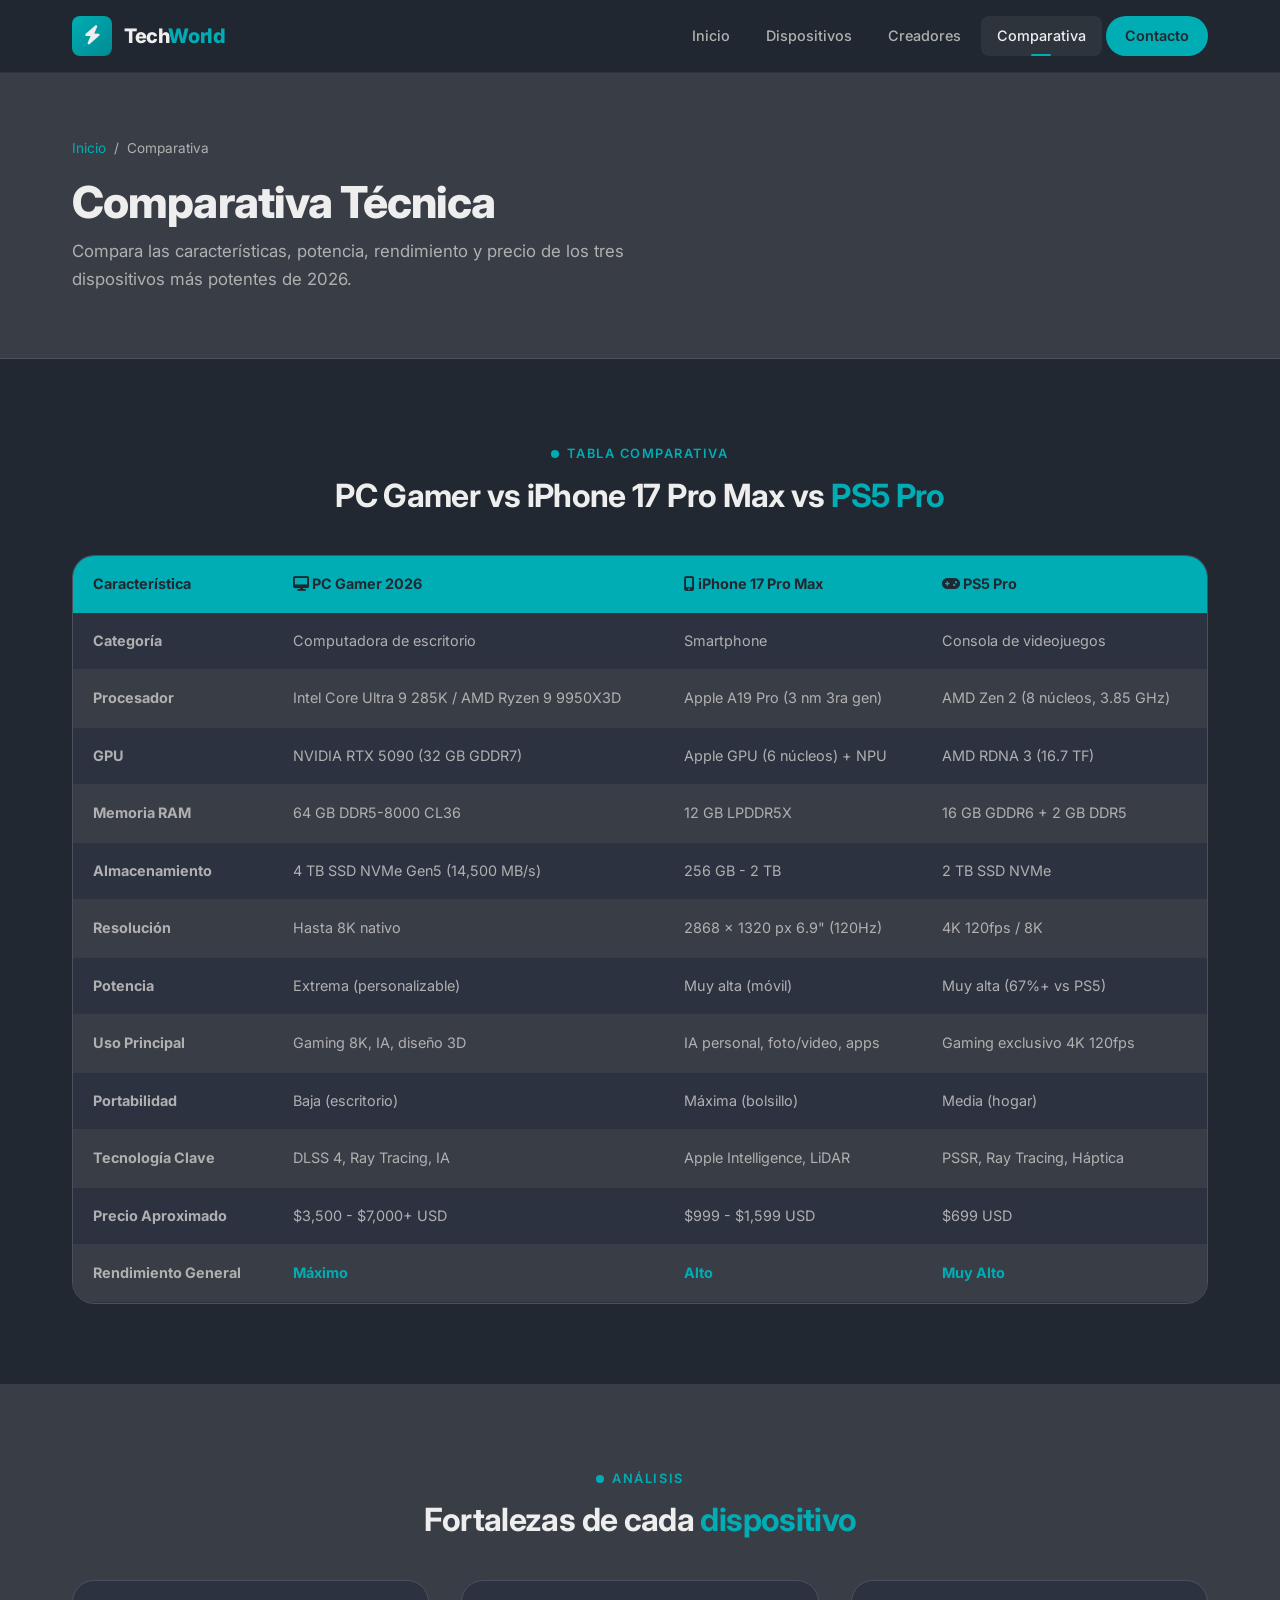
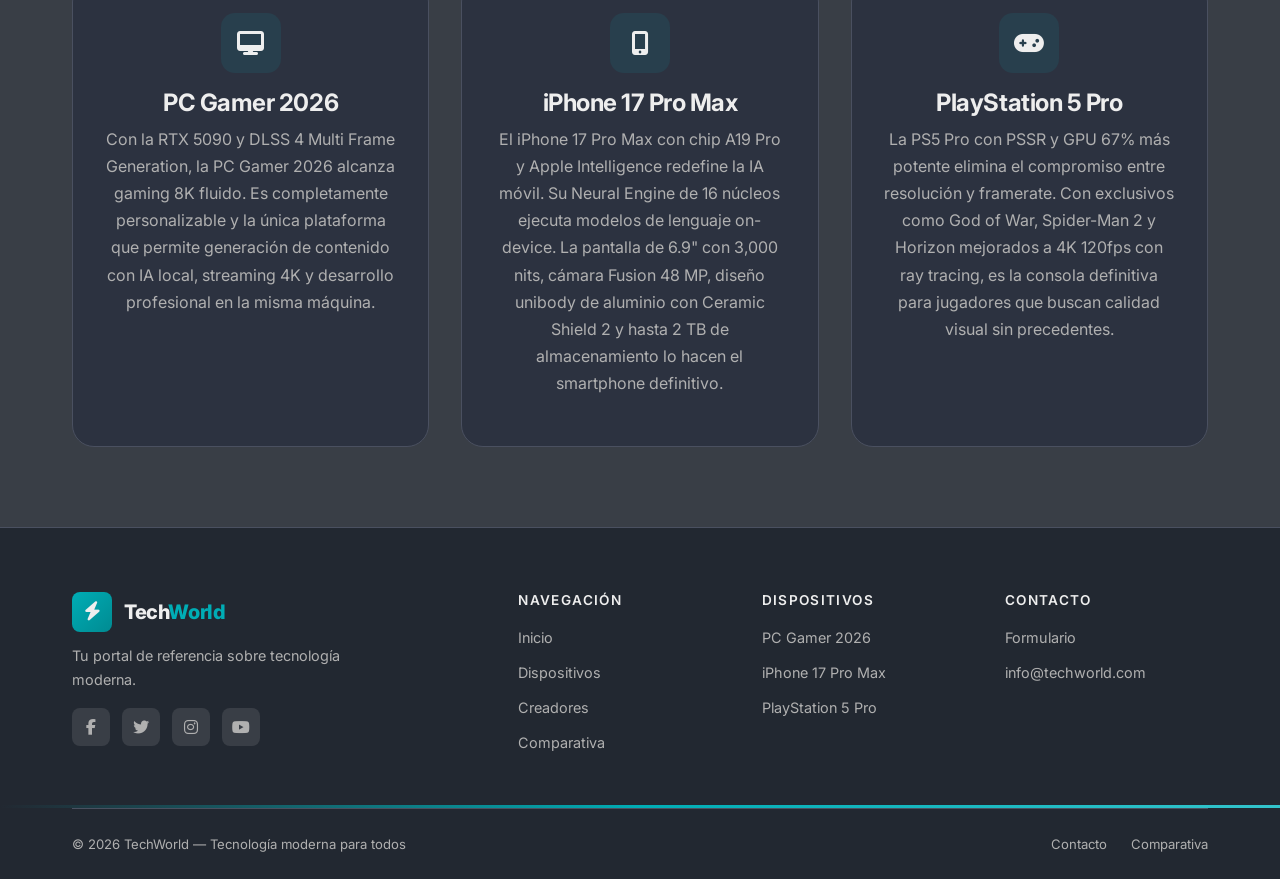
==== commit 5006a38c: "feat: update to iPhone 17 Pro Max (A19 Pro) and best PC components 2026 - iPhone 16 Pro → iPhone 17 " ====
--- a/pages/caracteristicas.html
+++ b/pages/caracteristicas.html
@@ -3,15 +3,15 @@
 <head>
   <meta charset="UTF-8">
   <meta name="viewport" content="width=device-width, initial-scale=1.0">
-  <title>Comparativa 2026 — PC Gamer RTX 5090 vs iPhone 16 Pro vs PS5 Pro | TechWorld</title>
-  <meta name="description" content="Comparación técnica 2026: PC Gamer RTX 5090 vs iPhone 16 Pro vs PlayStation 5 Pro. Potencia, rendimiento, precio y tecnología.">
-  <meta name="keywords" content="comparativa 2026, PC Gamer RTX 5090, iPhone 16 Pro vs PS5 Pro, hardware comparación, rendimiento dispositivos, tecnología moderna">
+  <title>Comparativa 2026 — PC Gamer RTX 5090 vs iPhone 17 Pro Max vs PS5 Pro | TechWorld</title>
+  <meta name="description" content="Comparación técnica 2026: PC Gamer RTX 5090 vs iPhone 17 Pro Max vs PlayStation 5 Pro. Potencia, rendimiento, precio y tecnología.">
+  <meta name="keywords" content="comparativa 2026, PC Gamer RTX 5090, iPhone 17 Pro Max vs PS5 Pro, hardware comparación, rendimiento dispositivos, tecnología moderna">
   <meta name="author" content="TechWorld">
   <meta name="robots" content="index, follow">
   <meta name="theme-color" content="#00ADB5">
 
   <meta property="og:title" content="Comparativa Técnica — TechWorld">
-  <meta property="og:description" content="Compara PC Gamer RTX 5090, iPhone 16 Pro y PS5 Pro: potencia, rendimiento y precio.">
+  <meta property="og:description" content="Compara PC Gamer RTX 5090, iPhone 17 Pro Max y PS5 Pro: potencia, rendimiento y precio.">
   <meta property="og:type" content="website">
 
   <link rel="preconnect" href="https://fonts.googleapis.com">
@@ -80,7 +80,7 @@
     <div class="container">
       <div class="section-header" style="text-align:center; margin-bottom:2.5rem">
         <div class="section-eyebrow" style="justify-content:center"><div class="section-eyebrow-dot"></div> Tabla Comparativa</div>
-        <h2 id="table-title" class="section-title reveal">PC Gamer vs iPhone 16 Pro vs <span class="em">PS5 Pro</span></h2>
+        <h2 id="table-title" class="section-title reveal">PC Gamer vs iPhone 17 Pro Max vs <span class="em">PS5 Pro</span></h2>
       </div>
 
       <div class="comparison-table-wrapper reveal">
@@ -89,7 +89,7 @@
             <tr>
               <th scope="col">Característica</th>
               <th scope="col"><i class="fas fa-desktop"></i> PC Gamer 2026</th>
-              <th scope="col"><i class="fas fa-mobile-alt"></i> iPhone 16 Pro</th>
+              <th scope="col"><i class="fas fa-mobile-alt"></i> iPhone 17 Pro Max</th>
               <th scope="col"><i class="fas fa-gamepad"></i> PS5 Pro</th>
             </tr>
           </thead>
@@ -102,32 +102,32 @@
             </tr>
             <tr>
               <td><strong>Procesador</strong></td>
-              <td>Intel Core Ultra 9 285K / AMD Ryzen 9 9950X</td>
-              <td>Apple A18 Pro (3 nm 2da gen)</td>
+              <td>Intel Core Ultra 9 285K / AMD Ryzen 9 9950X3D</td>
+              <td>Apple A19 Pro (3 nm 3ra gen)</td>
               <td>AMD Zen 2 (8 núcleos, 3.85 GHz)</td>
             </tr>
             <tr>
               <td><strong>GPU</strong></td>
               <td>NVIDIA RTX 5090 (32 GB GDDR7)</td>
-              <td>Apple GPU (6 núcleos)</td>
+              <td>Apple GPU (6 núcleos) + NPU</td>
               <td>AMD RDNA 3 (16.7 TF)</td>
             </tr>
             <tr>
               <td><strong>Memoria RAM</strong></td>
-              <td>32-64 GB DDR5-8000</td>
-              <td>8 GB LPDDR5X</td>
+              <td>64 GB DDR5-8000 CL36</td>
+              <td>12 GB LPDDR5X</td>
               <td>16 GB GDDR6 + 2 GB DDR5</td>
             </tr>
             <tr>
               <td><strong>Almacenamiento</strong></td>
-              <td>2-4 TB SSD NVMe Gen5</td>
-              <td>128 GB - 1 TB</td>
+              <td>4 TB SSD NVMe Gen5 (14,500 MB/s)</td>
+              <td>256 GB - 2 TB</td>
               <td>2 TB SSD NVMe</td>
             </tr>
             <tr>
               <td><strong>Resolución</strong></td>
               <td>Hasta 8K nativo</td>
-              <td>2622 x 1206 px (120Hz)</td>
+              <td>2868 x 1320 px 6.9" (120Hz)</td>
               <td>4K 120fps / 8K</td>
             </tr>
             <tr>
@@ -156,7 +156,7 @@
             </tr>
             <tr>
               <td><strong>Precio Aproximado</strong></td>
-              <td>$2,000 - $5,000+ USD</td>
+              <td>$3,500 - $7,000+ USD</td>
               <td>$999 - $1,599 USD</td>
               <td>$699 USD</td>
             </tr>
@@ -188,8 +188,8 @@
         </article>
         <article class="creator-card reveal reveal-delay-2">
           <div class="creator-icon"><i class="fas fa-mobile-alt"></i></div>
-          <h3>iPhone 16 Pro</h3>
-          <p>El iPhone 16 Pro con Apple Intelligence redefine la IA móvil. Su chip A18 Pro con NPU de 16 núcleos ejecuta modelos de lenguaje on-device. La cámara Fusion 48 MP con zoom 5x Tetraprism y el Control de Cámara capacitivo lo convierten en la mejor cámara de bolsillo del mundo.</p>
+          <h3>iPhone 17 Pro Max</h3>
+          <p>El iPhone 17 Pro Max con chip A19 Pro y Apple Intelligence redefine la IA móvil. Su Neural Engine de 16 núcleos ejecuta modelos de lenguaje on-device. La pantalla de 6.9" con 3,000 nits, cámara Fusion 48 MP, diseño unibody de aluminio con Ceramic Shield 2 y hasta 2 TB de almacenamiento lo hacen el smartphone definitivo.</p>
         </article>
         <article class="creator-card reveal reveal-delay-3">
           <div class="creator-icon"><i class="fas fa-gamepad"></i></div>
@@ -231,7 +231,7 @@
         <h5>Dispositivos</h5>
         <ul class="f-links">
           <li><a href="dispositivos.html">PC Gamer 2026</a></li>
-          <li><a href="dispositivos.html">iPhone 16 Pro</a></li>
+          <li><a href="dispositivos.html">iPhone 17 Pro Max</a></li>
           <li><a href="dispositivos.html">PlayStation 5 Pro</a></li>
         </ul>
       </div>
